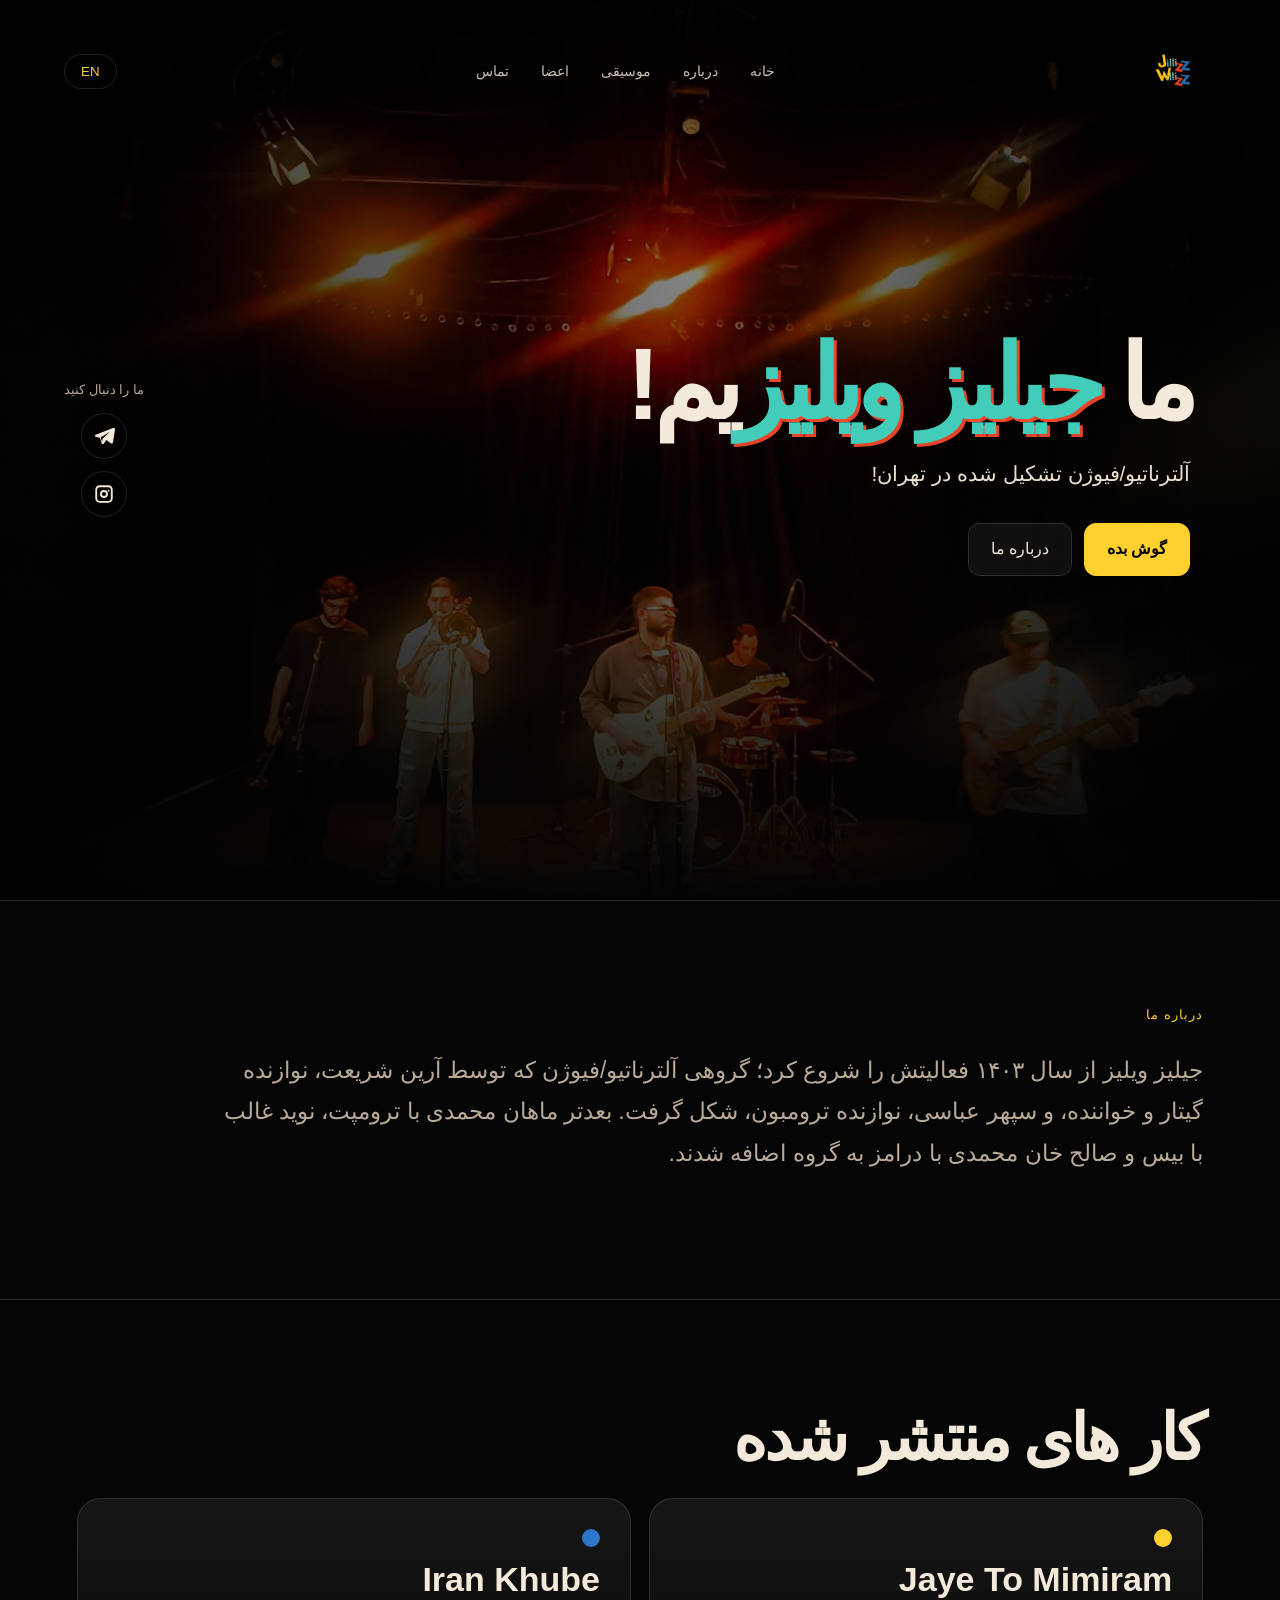
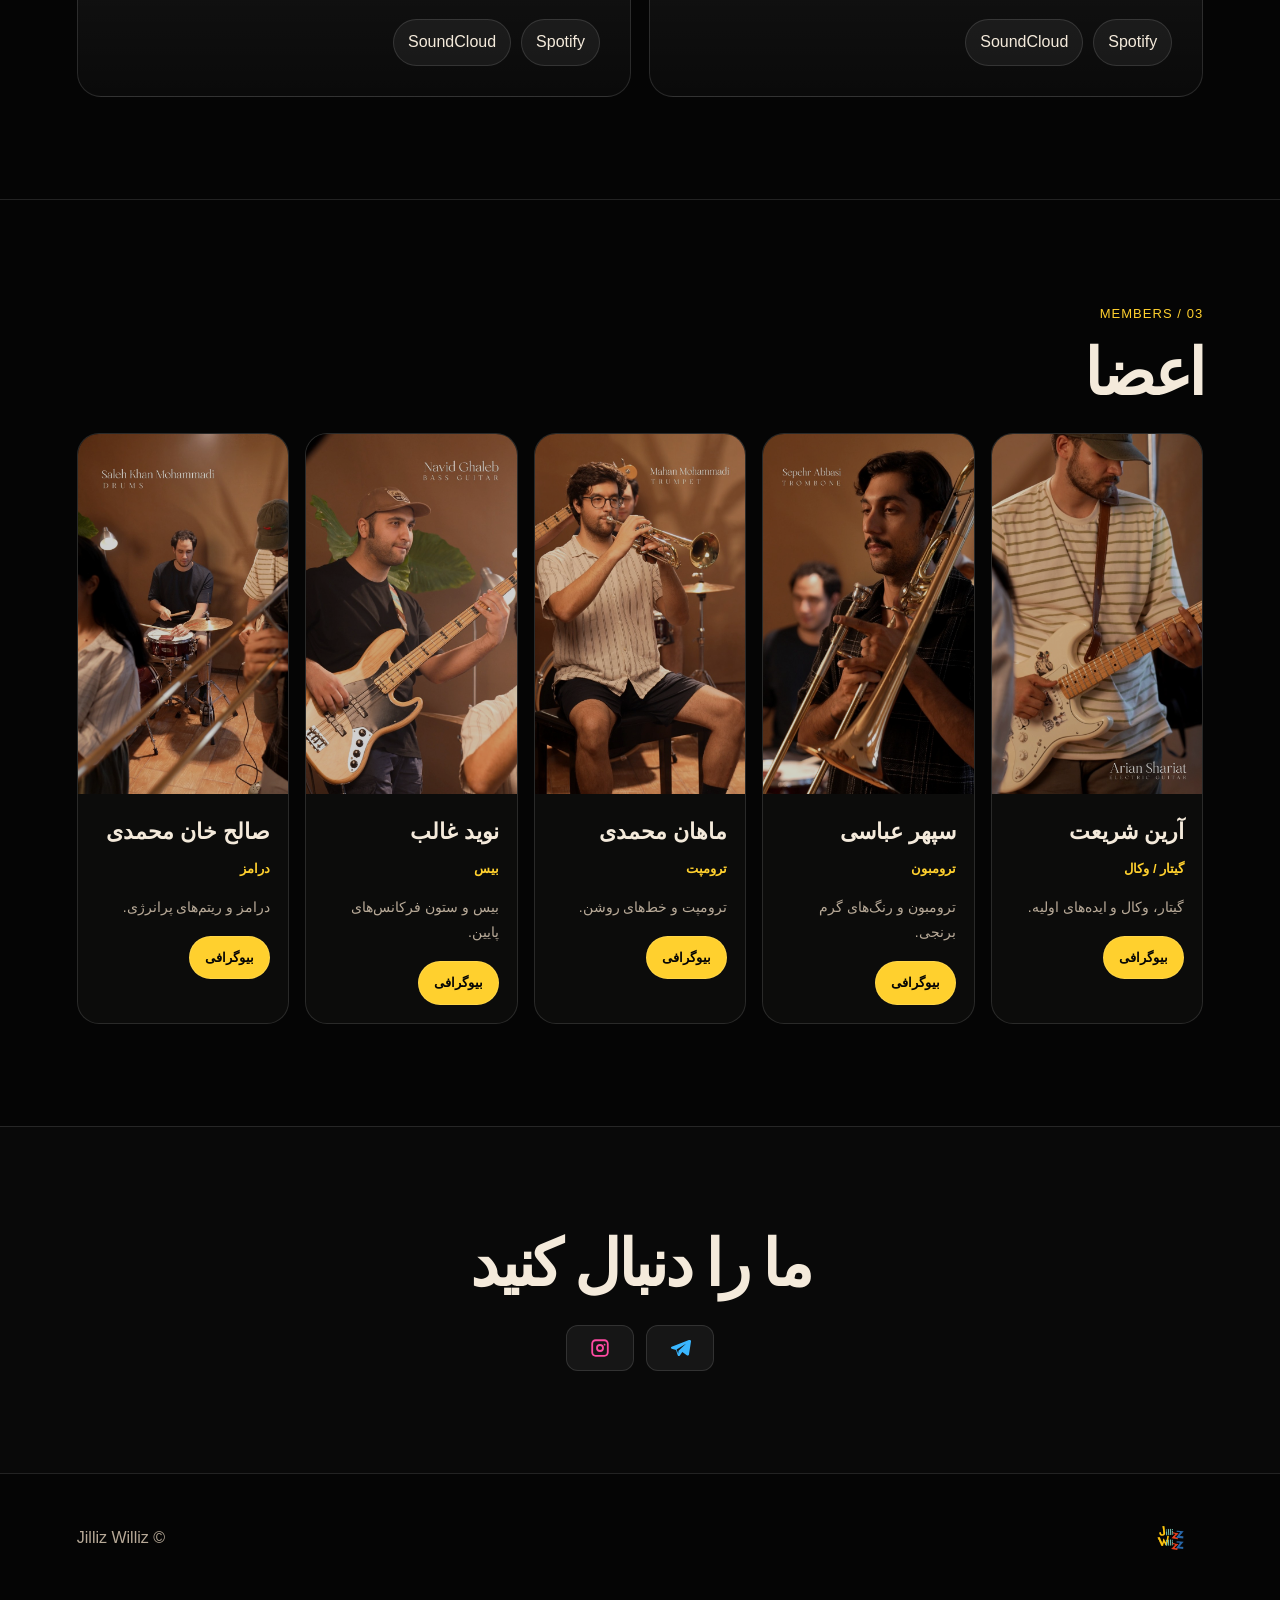
==== index.html @ 91492f84 "Implement demo website" ====
<!doctype html>
<html lang="fa" dir="rtl">
<head>
  <meta charset="utf-8" />
  <meta name="viewport" content="width=device-width, initial-scale=1" />
  <title>Jilliz Williz | جیلیز ویلیز</title>
  <meta name="description" content="جیلیز ویلیز؛ گروه آلترناتیو/فیوژن از تهران." />
  <link rel="stylesheet" href="style.css" />
</head>
<body>
  <header class="header">
    <a class="brand" href="#home"><img src="assets/logo.png" alt="Jilliz Williz"></a>

    <nav class="nav">
      <a data-i18n="nav_home" href="#home">خانه</a>
      <a data-i18n="nav_about" href="#about">درباره</a>
      <a data-i18n="nav_music" href="#music">موسیقی</a>
      <a data-i18n="nav_members" href="#members">اعضا</a>
      <a data-i18n="nav_contact" href="#contact">تماس</a>
    </nav>

    <button class="lang" id="langBtn" type="button">EN</button>
  </header>

  <main id="home">
    <section class="hero">
      <div class="hero-bg"></div>
      <div class="hero-overlay"></div>

      <div class="hero-content hero-content-up">
        <p class="kicker" data-i18n="kicker"></p>
        <h1><span data-i18n="hero_a">ما</span> <span class="accent" data-i18n="band_name">جیلیز ویلیز</span><span data-i18n="hero_b">یم!</span></h1>
        <p class="lead" data-i18n="hero_text">آلترناتیو/فیوژن تشکیل شده در تهران!</p>
        <div class="actions">
          <a class="button primary" href="#music" data-i18n="listen">گوش بده</a>
          <a class="button" href="#about" data-i18n="about_btn">درباره ما</a>
        </div>
      </div>

      <aside class="social">
        <span data-i18n="follow">ما را دنبال کنید</span>
        <a class="social-icon telegram" href="https://t.me/jillizwilliz" target="_blank" rel="noreferrer" aria-label="Telegram">
          <svg viewBox="0 0 24 24" aria-hidden="true"><path d="M21.7 3.3 2.9 10.6c-1.1.4-1.1 1.9.1 2.2l4.7 1.4 1.8 5.6c.4 1.1 1.8 1.3 2.4.3l2.6-3.8 4.9 3.6c.9.7 2.2.2 2.4-.9l2.2-14.2c.2-1.1-.9-2-2.3-1.5ZM8.3 13.7l10.2-6.3-8.1 7.7-.3 3.1-1.8-4.5Z"/></svg>
        </a>
        <a class="social-icon instagram" href="https://instagram.com/jillizwilliz" target="_blank" rel="noreferrer" aria-label="Instagram">
          <svg viewBox="0 0 24 24" aria-hidden="true"><path d="M7.3 2.5h9.4c2.7 0 4.8 2.1 4.8 4.8v9.4c0 2.7-2.1 4.8-4.8 4.8H7.3c-2.7 0-4.8-2.1-4.8-4.8V7.3c0-2.7 2.1-4.8 4.8-4.8Zm0 2A2.8 2.8 0 0 0 4.5 7.3v9.4a2.8 2.8 0 0 0 2.8 2.8h9.4a2.8 2.8 0 0 0 2.8-2.8V7.3a2.8 2.8 0 0 0-2.8-2.8H7.3Zm4.7 3.2a4.3 4.3 0 1 1 0 8.6 4.3 4.3 0 0 1 0-8.6Zm0 2a2.3 2.3 0 1 0 0 4.6 2.3 2.3 0 0 0 0-4.6Zm5-2.3a1 1 0 1 1 0 2 1 1 0 0 1 0-2Z"/></svg>
        </a>
      </aside>
    </section>

    <section class="section about" id="about">
      <p class="eyebrow" data-i18n="about_label">درباره ما</p>
      <p data-i18n="about_text">
        جیلیز ویلیز از سال ۱۴۰۳ فعالیتش را شروع کرد؛ گروهی آلترناتیو/فیوژن که توسط آرین شریعت، نوازنده گیتار و خواننده، و سپهر عباسی، نوازنده ترومبون، شکل گرفت. بعدتر ماهان محمدی با ترومپت، نوید غالب با بیس و صالح خان محمدی با درامز به گروه اضافه شدند.
      </p>
    </section>

    <section class="section music" id="music">
      <div class="section-head">
        <div>
          <h2 data-i18n="music_title">کار های منتشر شده</h2>
        </div>
      </div>

      <div class="tracks">
        <article class="track">
          <span class="marker yellow"></span>
          <h3>Jaye To Mimiram</h3>
          <div class="track-links">
            <a href="https://open.spotify.com/track/0Jb6kcWet1YKsBotxWycLQ?si=af4211b37b104c14" target="_blank" rel="noreferrer">Spotify</a>
            <a href="https://soundcloud.com/jillizwillizofficial/jaye-to-mimiram?utm_source=clipboard&utm_medium=text&utm_campaign=social_sharing" target="_blank" rel="noreferrer">SoundCloud</a>
          </div>
        </article>

        <article class="track">
          <span class="marker blue"></span>
          <h3>Iran Khube</h3>
          <div class="track-links">
            <a href="https://open.spotify.com/track/7DjRmnkNrKxKRiEjoLFNaN?si=86c22fa510154607" target="_blank" rel="noreferrer">Spotify</a>
            <a href="https://soundcloud.com/jillizwillizofficial/iran-khube?utm_source=clipboard&utm_medium=text&utm_campaign=social_sharing" target="_blank" rel="noreferrer">SoundCloud</a>
          </div>
        </article>
      </div>
    </section>

    <section class="section members" id="members">
      <p class="eyebrow">03 / MEMBERS</p>
      <h2 data-i18n="members_title">اعضا</h2>

      <div class="members-grid">
        <article class="member">
          <img class="portrait arian" src="assets/arian.jpg" alt="Arian Shariat">
          <div class="member-copy">
            <h3 data-i18n="name_arian">آرین شریعت</h3>
            <b data-i18n="role_arian">Guitar & Vocal</b>
            <p data-i18n="bio_arian_short">گیتار، وکال و ایده‌های اولیه.</p>
            <a class="bio-button" href="arian.html" data-i18n="read_bio">بیوگرافی</a>
          </div>
        </article>

        <article class="member">
          <img class="portrait sepehr" src="assets/sepehr.jpg" alt="Sepehr Abbasi">
          <div class="member-copy">
            <h3 data-i18n="name_sepehr">سپهر عباسی</h3>
            <b data-i18n="role_sepehr">Trombone</b>
            <p data-i18n="bio_sepehr_short">ترومبون و رنگ‌های گرم برنجی.</p>
            <a class="bio-button" href="sepehr.html" data-i18n="read_bio">بیوگرافی</a>
          </div>
        </article>

        <article class="member">
          <img class="portrait mahan" src="assets/mahan.jpg" alt="Mahan Mohammadi">
          <div class="member-copy">
            <h3 data-i18n="name_mahan">ماهان محمدی</h3>
            <b data-i18n="role_mahan">Trumpet</b>
            <p data-i18n="bio_mahan_short">ترومپت و خط‌های روشن.</p>
            <a class="bio-button" href="mahan.html" data-i18n="read_bio">بیوگرافی</a>
          </div>
        </article>

        <article class="member">
          <img class="portrait navid" src="assets/navid.jpg" alt="Navid Ghaleb">
          <div class="member-copy">
            <h3 data-i18n="name_navid">نوید غالب</h3>
            <b data-i18n="role_navid">Bass Guitar</b>
            <p data-i18n="bio_navid_short">بیس و ستون فرکانس‌های پایین.</p>
            <a class="bio-button" href="navid.html" data-i18n="read_bio">بیوگرافی</a>
          </div>
        </article>

        <article class="member">
          <img class="portrait saleh" src="assets/saleh.jpg" alt="Saleh Khan Mohammadi">
          <div class="member-copy">
            <h3 data-i18n="name_saleh">صالح خان محمدی</h3>
            <b data-i18n="role_saleh">Drums</b>
            <p data-i18n="bio_saleh_short">درامز و ریتم‌های پرانرژی.</p>
            <a class="bio-button" href="saleh.html" data-i18n="read_bio">بیوگرافی</a>
          </div>
        </article>
      </div>
    </section>

    <section class="contact section"<section class="contact section" id="contact">
      <h2 data-i18n="contact_title">ما را دنبال کنید</h2>
      <div class="contact-links">
        <a class="social-icon telegram" href="https://t.me/jillizwilliz" target="_blank" rel="noreferrer" aria-label="Telegram">
          <svg viewBox="0 0 24 24" aria-hidden="true"><path d="M21.7 3.3 2.9 10.6c-1.1.4-1.1 1.9.1 2.2l4.7 1.4 1.8 5.6c.4 1.1 1.8 1.3 2.4.3l2.6-3.8 4.9 3.6c.9.7 2.2.2 2.4-.9l2.2-14.2c.2-1.1-.9-2-2.3-1.5ZM8.3 13.7l10.2-6.3-8.1 7.7-.3 3.1-1.8-4.5Z"/></svg>
        </a>
        <a class="social-icon instagram" href="https://instagram.com/jillizwilliz" target="_blank" rel="noreferrer" aria-label="Instagram">
          <svg viewBox="0 0 24 24" aria-hidden="true"><path d="M7.3 2.5h9.4c2.7 0 4.8 2.1 4.8 4.8v9.4c0 2.7-2.1 4.8-4.8 4.8H7.3c-2.7 0-4.8-2.1-4.8-4.8V7.3c0-2.7 2.1-4.8 4.8-4.8Zm0 2A2.8 2.8 0 0 0 4.5 7.3v9.4a2.8 2.8 0 0 0 2.8 2.8h9.4a2.8 2.8 0 0 0 2.8-2.8V7.3a2.8 2.8 0 0 0-2.8-2.8H7.3Zm4.7 3.2a4.3 4.3 0 1 1 0 8.6 4.3 4.3 0 0 1 0-8.6Zm0 2a2.3 2.3 0 1 0 0 4.6 2.3 2.3 0 0 0 0-4.6Zm5-2.3a1 1 0 1 1 0 2 1 1 0 0 1 0-2Z"/></svg>
        </a>
      </div>
    </section>
  </main>

  <footer>
    <img src="assets/logo.png" alt="">
    <span>© Jilliz Williz</span>
  </footer>

  <script src="script.js"></script>
</body>
</html>
---- style.css ----
@font-face{font-family:SiteSans;src:local(Tahoma)}
:root{
  --bg:#050505;
  --panel:#0c0c0b;
  --text:#f4eadb;
  --muted:#b8aa98;
  --line:rgba(255,255,255,.12);
  --yellow:#ffd02e;
  --cyan:#41cdb9;
  --red:#ff4b2e;
  --blue:#2b76c9;
}
*{box-sizing:border-box}
html{scroll-behavior:smooth}
body{margin:0;background:var(--bg);color:var(--text);font-family:SiteSans,Arial,sans-serif;line-height:1.8}
body.en{direction:ltr}
a{text-decoration:none;color:inherit}
.header{
  position:fixed;inset:0 0 auto 0;z-index:20;
  display:flex;align-items:center;justify-content:space-between;
  padding:18px clamp(20px,5vw,78px);
  background:linear-gradient(to bottom,rgba(0,0,0,.78),rgba(0,0,0,.08));
}
.brand img{width:82px;display:block}
.nav{display:flex;gap:32px;font-size:14px;color:rgba(244,234,219,.82)}
.nav a:hover{color:var(--yellow)}
.lang{background:rgba(0,0,0,.35);color:var(--yellow);border:1px solid var(--line);border-radius:999px;padding:9px 16px;cursor:pointer}
.hero{position:relative;min-height:100vh;display:flex;align-items:center;overflow:hidden}
.hero-bg{position:absolute;inset:0;background:url('assets/hero.jpg') center center/cover no-repeat}
.hero-overlay{
  position:absolute;inset:0;
  background:
    linear-gradient(90deg,rgba(0,0,0,.92) 0%,rgba(0,0,0,.44) 44%,rgba(0,0,0,.84) 100%),
    linear-gradient(to top,#050505 0%,rgba(5,5,5,.25) 36%,transparent 70%);
}
html[dir="rtl"] .hero-overlay{
  background:
    linear-gradient(270deg,rgba(0,0,0,.92) 0%,rgba(0,0,0,.44) 44%,rgba(0,0,0,.84) 100%),
    linear-gradient(to top,#050505 0%,rgba(5,5,5,.25) 36%,transparent 70%);
}
.hero-content{position:relative;z-index:2;width:min(620px,calc(100% - 40px));margin-inline:clamp(20px,7vw,110px);padding-top:88px}
.kicker,.eyebrow{margin:0 0 12px;color:var(--yellow);font-size:13px;letter-spacing:.08em}
h1{font-size:clamp(54px,8vw,116px);line-height:1.02;letter-spacing:-.07em;margin:0 0 18px}
.accent{color:var(--cyan);text-shadow:3px 3px 0 rgba(255,75,46,.9)}
.lead{max-width:520px;margin:0;color:#eadfce;font-size:clamp(17px,2vw,21px)}
.actions{display:flex;gap:12px;flex-wrap:wrap;margin-top:30px}
.button,.track-links a,.contact-links a{
  display:inline-flex;align-items:center;justify-content:center;
  padding:11px 22px;border-radius:12px;border:1px solid var(--line);
  background:rgba(255,255,255,.055);transition:.2s ease
}
.button:hover,.track-links a:hover,.contact-links a:hover{transform:translateY(-2px);border-color:rgba(255,208,46,.5)}
.button.primary{background:var(--yellow);border-color:var(--yellow);color:#050505;font-weight:700}
.social{position:absolute;z-index:3;inset-inline-end:clamp(20px,5vw,70px);top:42%;display:flex;flex-direction:column;gap:12px;align-items:center;color:var(--muted);font-size:13px}
.social a{width:42px;height:42px;border:1px solid var(--line);border-radius:50%;display:grid;place-items:center;font-size:0}
.social a::first-letter{font-size:15px;color:var(--yellow)}
.section{padding:clamp(70px,8vw,118px) clamp(20px,6vw,96px);border-top:1px solid var(--line)}
.section h2{font-size:clamp(34px,5vw,72px);line-height:1.12;letter-spacing:-.05em;margin:0 0 24px}
.about p:last-child{max-width:980px;color:var(--muted);font-size:clamp(18px,2vw,23px)}
.tracks{display:grid;grid-template-columns:repeat(2,minmax(0,1fr));gap:18px}
.track{border:1px solid var(--line);background:linear-gradient(180deg,rgba(255,255,255,.07),rgba(255,255,255,.025));border-radius:24px;padding:30px}
.marker{display:block;width:18px;height:18px;border-radius:50%;margin-bottom:14px}
.yellow{background:var(--yellow)}.blue{background:var(--blue)}
.track h3{font-size:34px;line-height:1.1;margin:0 0 10px}.track p{color:var(--muted)}
.track-links{display:flex;gap:10px;flex-wrap:wrap}.track-links a{padding:8px 14px;border-radius:999px}
.members-grid{display:grid;grid-template-columns:repeat(5,minmax(0,1fr));gap:16px}
.member{border:1px solid var(--line);border-radius:22px;overflow:hidden;background:var(--panel);transition:.25s}
.member:hover{transform:translateY(-5px);border-color:rgba(255,208,46,.42)}
.member img{width:100%;height:265px;object-fit:cover;display:block;filter:saturate(.9) brightness(.82)}
.member-copy{padding:18px}
.member h3{margin:0 0 2px;font-size:22px;color:var(--text)}
.member b{color:var(--yellow);font-size:13px}
.member p{margin:12px 0 0;color:var(--muted);font-size:14px}
.contact{text-align:center;background:#090909}
.contact-links{display:flex;justify-content:center;gap:12px;flex-wrap:wrap}
footer{border-top:1px solid var(--line);padding:24px clamp(20px,6vw,96px);display:flex;align-items:center;justify-content:space-between;color:var(--muted)}
footer img{width:62px}
@media(max-width:1100px){.members-grid{grid-template-columns:repeat(2,1fr)}.tracks{grid-template-columns:1fr}.social{display:none}.hero-overlay{background:rgba(0,0,0,.66)!important}.nav{display:none}}
@media(max-width:620px){.brand img{width:64px}.header{padding:14px 20px}.hero-content{padding-top:70px}h1{font-size:54px}.section{padding:70px 20px}.members-grid{grid-template-columns:1fr}.member img{height:360px}footer{flex-direction:column;gap:12px}}


/* v4 edits: better portrait crops + biography buttons/details */
.member img.portrait{
  object-fit: cover;
  object-position: center 18%;
  height: 330px;
}
.member img.arian{object-position:center 16%}
.member img.sepehr{object-position:center 14%}
.member img.mahan{object-position:center 12%}
.member img.navid{object-position:center 15%}
.member img.saleh{object-position:center 12%}

.bio-button{
  display:inline-flex;
  margin-top:16px;
  padding:9px 15px;
  border:1px solid var(--line);
  border-radius:999px;
  color:#050505;
  background:var(--yellow);
  font-size:13px;
  font-weight:700;
  transition:.2s ease;
}
.bio-button:hover{transform:translateY(-2px)}

.bio-list{
  margin-top:34px;
  display:grid;
  gap:14px;
}
.bio-detail{
  scroll-margin-top:110px;
  border:1px solid var(--line);
  border-radius:22px;
  background:linear-gradient(180deg,rgba(255,255,255,.065),rgba(255,255,255,.025));
  padding:26px;
}
.bio-detail span{
  color:var(--yellow);
  font-size:13px;
}
.bio-detail h3{
  margin:6px 0 10px;
  font-size:30px;
  line-height:1.2;
}
.bio-detail p{
  color:var(--muted);
  max-width:900px;
  margin:0;
}
@media(max-width:620px){
  .member img.portrait{height:420px;object-position:center 12%}
}


/* v5 edits: separate member biography pages */
.member img.portrait{
  height: 360px;
  object-fit: cover;
  object-position: center 10%;
}

.member img.arian{object-position:center 12%}
.member img.sepehr{object-position:center 8%}
.member img.mahan{object-position:center 8%}
.member img.navid{object-position:center 10%}
.member img.saleh{object-position:center 8%}

.bio-page{
  background:
    radial-gradient(circle at 18% 18%, rgba(255,208,46,.10), transparent 26rem),
    radial-gradient(circle at 85% 20%, rgba(65,205,185,.08), transparent 28rem),
    var(--bg);
}

.member-page{
  min-height:100vh;
  padding:130px clamp(20px,6vw,96px) 70px;
}

.member-hero-detail{
  display:grid;
  grid-template-columns:minmax(300px, 0.88fr) minmax(320px, 1.12fr);
  gap:clamp(24px,5vw,72px);
  align-items:center;
  max-width:1240px;
  margin:0 auto;
}

.member-photo-wrap{
  border:1px solid var(--line);
  border-radius:32px;
  overflow:hidden;
  background:#0b0b0b;
  min-height:620px;
}

.member-photo-large{
  width:100%;
  height:100%;
  min-height:620px;
  object-fit:cover;
  object-position:center 8%;
  display:block;
  filter:saturate(.92) brightness(.88);
}

.member-photo-large.arian{object-position:center 8%}
.member-photo-large.sepehr{object-position:center 6%}
.member-photo-large.mahan{object-position:center 5%}
.member-photo-large.navid{object-position:center 8%}
.member-photo-large.saleh{object-position:center 5%}

.member-bio-card{
  border:1px solid var(--line);
  border-radius:32px;
  background:linear-gradient(180deg,rgba(255,255,255,.075),rgba(255,255,255,.025));
  padding:clamp(28px,5vw,58px);
}

.member-bio-card h1{
  font-size:clamp(46px,7vw,92px);
  margin:0;
  color:var(--yellow);
  text-shadow:none;
}

.member-bio-card h2{
  margin:4px 0 24px;
  color:var(--cyan);
  font-size:clamp(24px,3vw,38px);
  line-height:1.1;
}

.member-bio-card p{
  color:var(--muted);
  font-size:clamp(17px,1.6vw,21px);
  max-width:720px;
}

.english-text{
  direction:ltr;
  text-align:left;
  opacity:.9;
}

.bio-divider{
  height:1px;
  background:var(--line);
  margin:28px 0;
}

.back-link{
  display:inline-flex;
  align-items:center;
  justify-content:center;
  text-decoration:none;
}

@media(max-width:900px){
  .member-hero-detail{grid-template-columns:1fr}
  .member-photo-wrap,.member-photo-large{min-height:520px}
  .member-page{padding-top:110px}
}

@media(max-width:620px){
  .member img.portrait{height:430px;object-position:center 7%}
  .member-photo-wrap,.member-photo-large{min-height:500px}
  .member-bio-card{border-radius:24px}
}


/* v9 edits */
.hero-content-up{
  transform: translateY(-46px);
}
.social a.social-icon{
  width:46px;
  height:46px;
  font-size:initial;
  color:var(--text);
}
.social a.social-icon::first-letter{font-size:0}
.social-icon svg{
  width:22px;
  height:22px;
  fill:currentColor;
}
.social-icon.telegram{
  color:#3ab7ff;
}
.social-icon.instagram{
  color:#ff4aa2;
}
.track h3{
  margin-bottom:20px;
}
@media(max-width:620px){
  .hero-content-up{
    transform: translateY(-26px);
  }
}
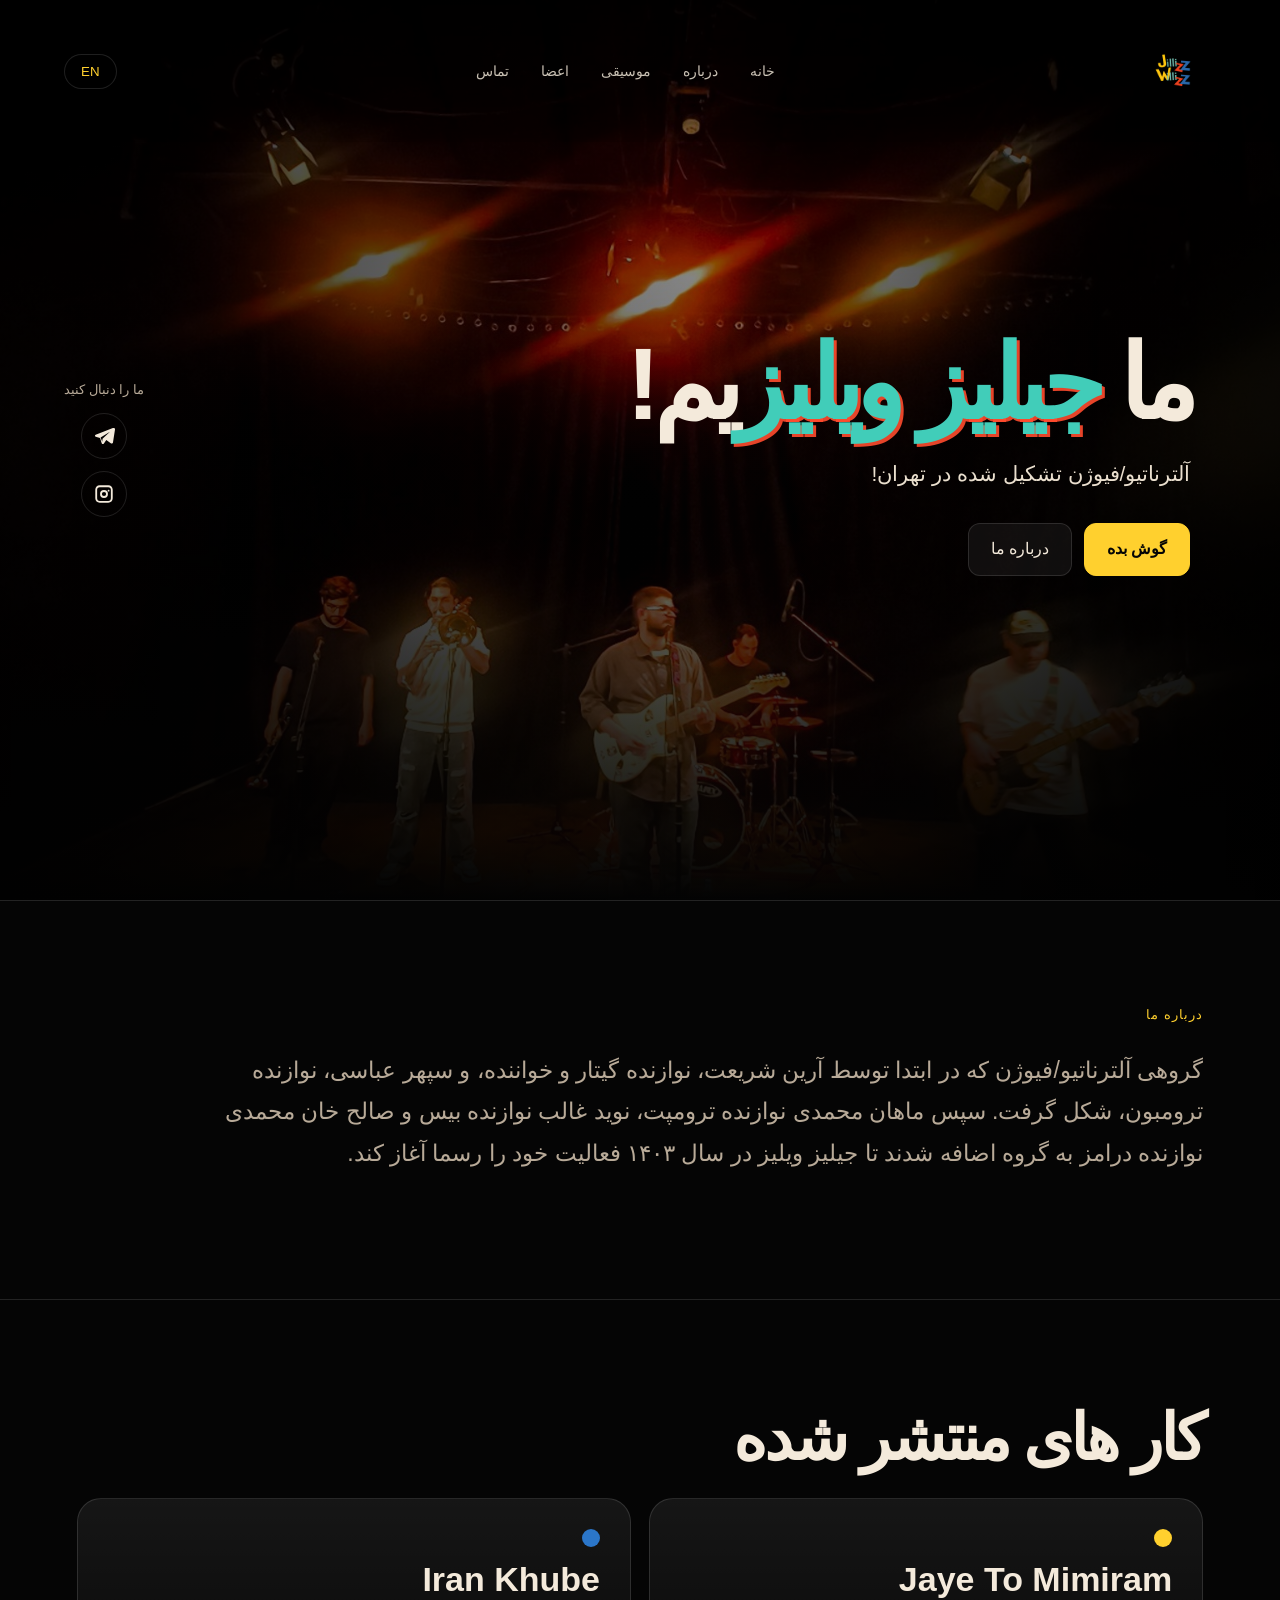
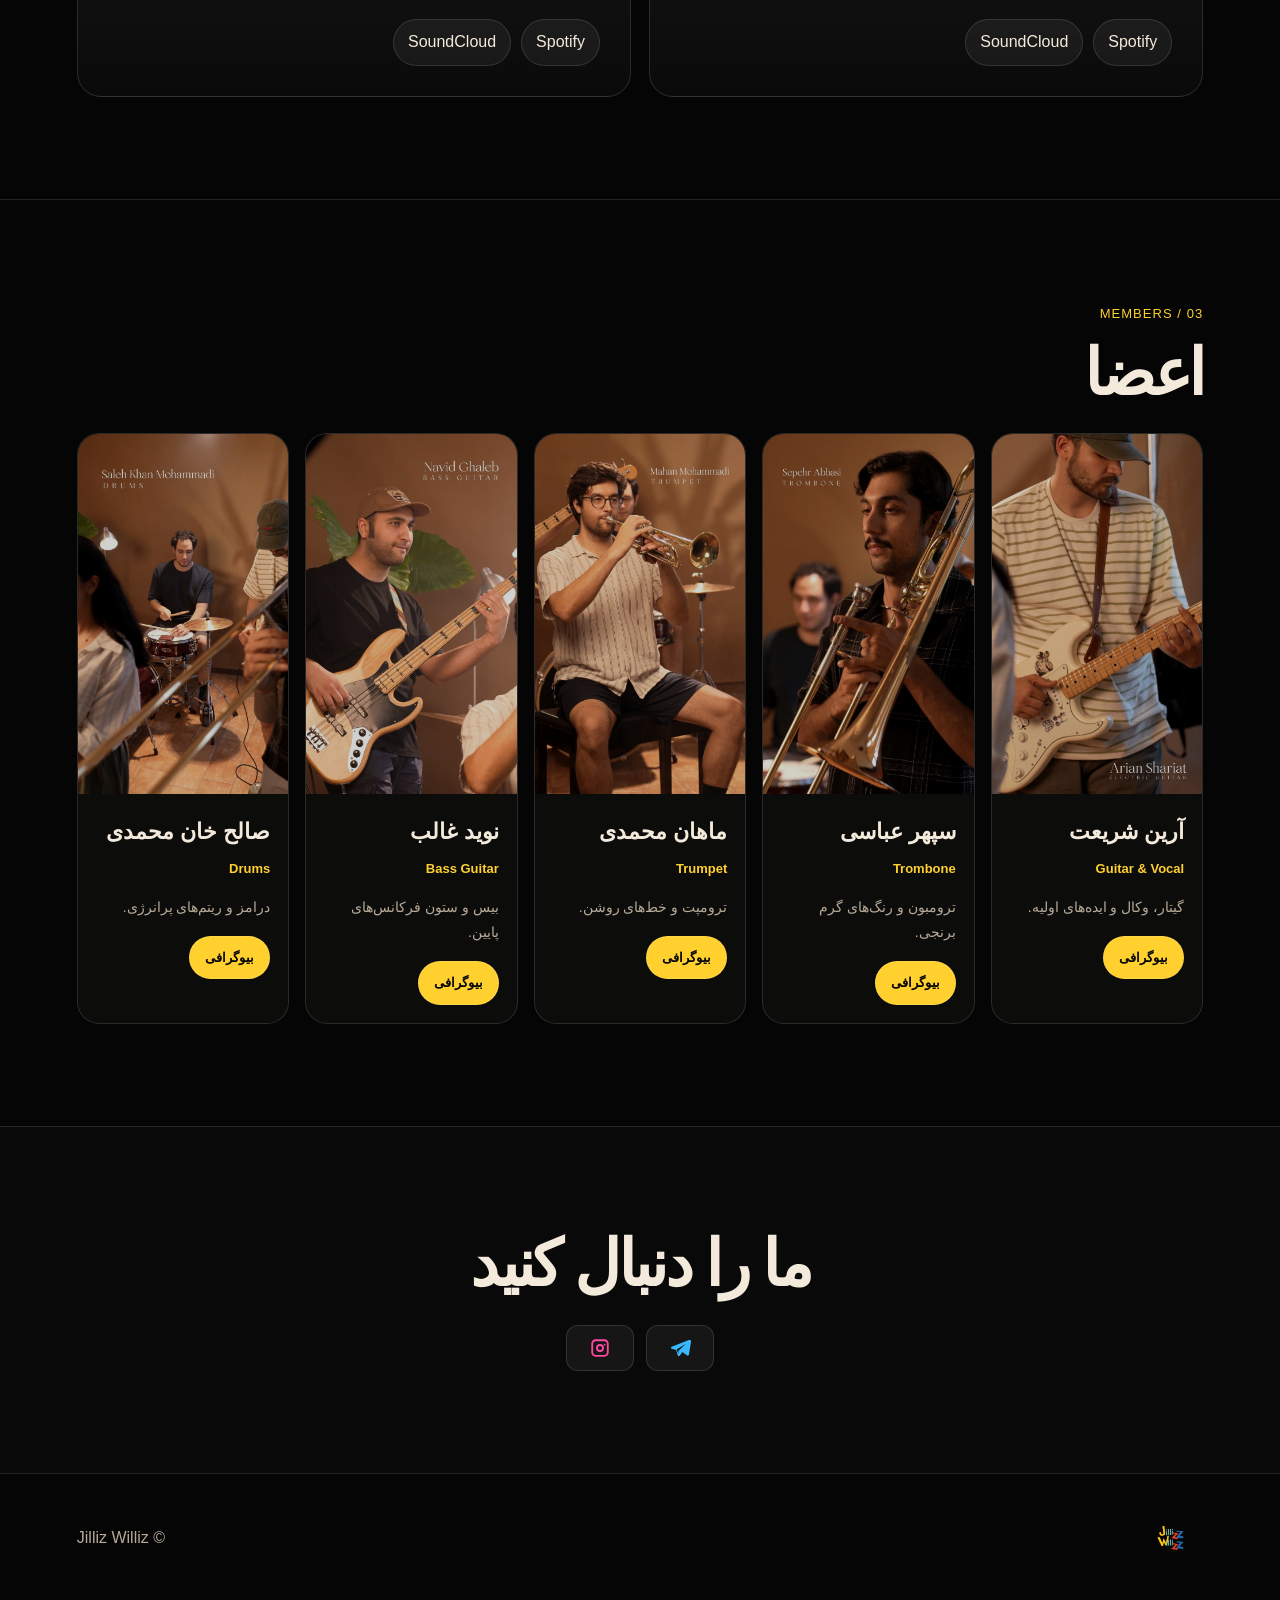
==== commit 0c263bcb: "Add files via upload" ====
--- a/index.html
+++ b/index.html
@@ -50,8 +50,10 @@
 
     <section class="section about" id="about">
       <p class="eyebrow" data-i18n="about_label">درباره ما</p>
-      <p data-i18n="about_text">
-        جیلیز ویلیز از سال ۱۴۰۳ فعالیتش را شروع کرد؛ گروهی آلترناتیو/فیوژن که توسط آرین شریعت، نوازنده گیتار و خواننده، و سپهر عباسی، نوازنده ترومبون، شکل گرفت. بعدتر ماهان محمدی با ترومپت، نوید غالب با بیس و صالح خان محمدی با درامز به گروه اضافه شدند.
+      <p data-i18n="">
+گروهی آلترناتیو/فیوژن که در ابتدا توسط آرین شریعت، نوازنده گیتار و خواننده، و سپهر عباسی، نوازنده ترومبون، شکل گرفت.
+ سپس ماهان محمدی نوازنده ترومپت، نوید غالب نوازنده بیس و صالح خان محمدی نوازنده درامز به گروه اضافه شدند تا جیلیز ویلیز در سال ۱۴۰۳ فعالیت خود را رسما آغاز کند.
+
       </p>
     </section>
 
@@ -92,8 +94,8 @@
           <img class="portrait arian" src="assets/arian.jpg" alt="Arian Shariat">
           <div class="member-copy">
             <h3 data-i18n="name_arian">آرین شریعت</h3>
-            <b data-i18n="role_arian">Guitar & Vocal</b>
-            <p data-i18n="bio_arian_short">گیتار، وکال و ایده‌های اولیه.</p>
+            <b data-i18n="">Guitar & Vocal</b>
+            <p data-i18n="bio_arian_short">گیتار، وکال</p>
             <a class="bio-button" href="arian.html" data-i18n="read_bio">بیوگرافی</a>
           </div>
         </article>
@@ -102,8 +104,8 @@
           <img class="portrait sepehr" src="assets/sepehr.jpg" alt="Sepehr Abbasi">
           <div class="member-copy">
             <h3 data-i18n="name_sepehr">سپهر عباسی</h3>
-            <b data-i18n="role_sepehr">Trombone</b>
-            <p data-i18n="bio_sepehr_short">ترومبون و رنگ‌های گرم برنجی.</p>
+            <b data-i18n="">Trombone</b>
+            <p data-i18n="bio_sepehr_short">ترومبون</p>
             <a class="bio-button" href="sepehr.html" data-i18n="read_bio">بیوگرافی</a>
           </div>
         </article>
@@ -112,8 +114,8 @@
           <img class="portrait mahan" src="assets/mahan.jpg" alt="Mahan Mohammadi">
           <div class="member-copy">
             <h3 data-i18n="name_mahan">ماهان محمدی</h3>
-            <b data-i18n="role_mahan">Trumpet</b>
-            <p data-i18n="bio_mahan_short">ترومپت و خط‌های روشن.</p>
+            <b data-i18n="">Trumpet</b>
+            <p data-i18n="bio_mahan_short">ترومپت</p>
             <a class="bio-button" href="mahan.html" data-i18n="read_bio">بیوگرافی</a>
           </div>
         </article>
@@ -122,8 +124,8 @@
           <img class="portrait navid" src="assets/navid.jpg" alt="Navid Ghaleb">
           <div class="member-copy">
             <h3 data-i18n="name_navid">نوید غالب</h3>
-            <b data-i18n="role_navid">Bass Guitar</b>
-            <p data-i18n="bio_navid_short">بیس و ستون فرکانس‌های پایین.</p>
+            <b data-i18n="">Bass Guitar</b>
+            <p data-i18n="bio_navid_short">گیتار بیس</p>
             <a class="bio-button" href="navid.html" data-i18n="read_bio">بیوگرافی</a>
           </div>
         </article>
@@ -132,8 +134,8 @@
           <img class="portrait saleh" src="assets/saleh.jpg" alt="Saleh Khan Mohammadi">
           <div class="member-copy">
             <h3 data-i18n="name_saleh">صالح خان محمدی</h3>
-            <b data-i18n="role_saleh">Drums</b>
-            <p data-i18n="bio_saleh_short">درامز و ریتم‌های پرانرژی.</p>
+            <b data-i18n="">Drums</b>
+            <p data-i18n="bio_saleh_short">درامز</p>
             <a class="bio-button" href="saleh.html" data-i18n="read_bio">بیوگرافی</a>
           </div>
         </article>
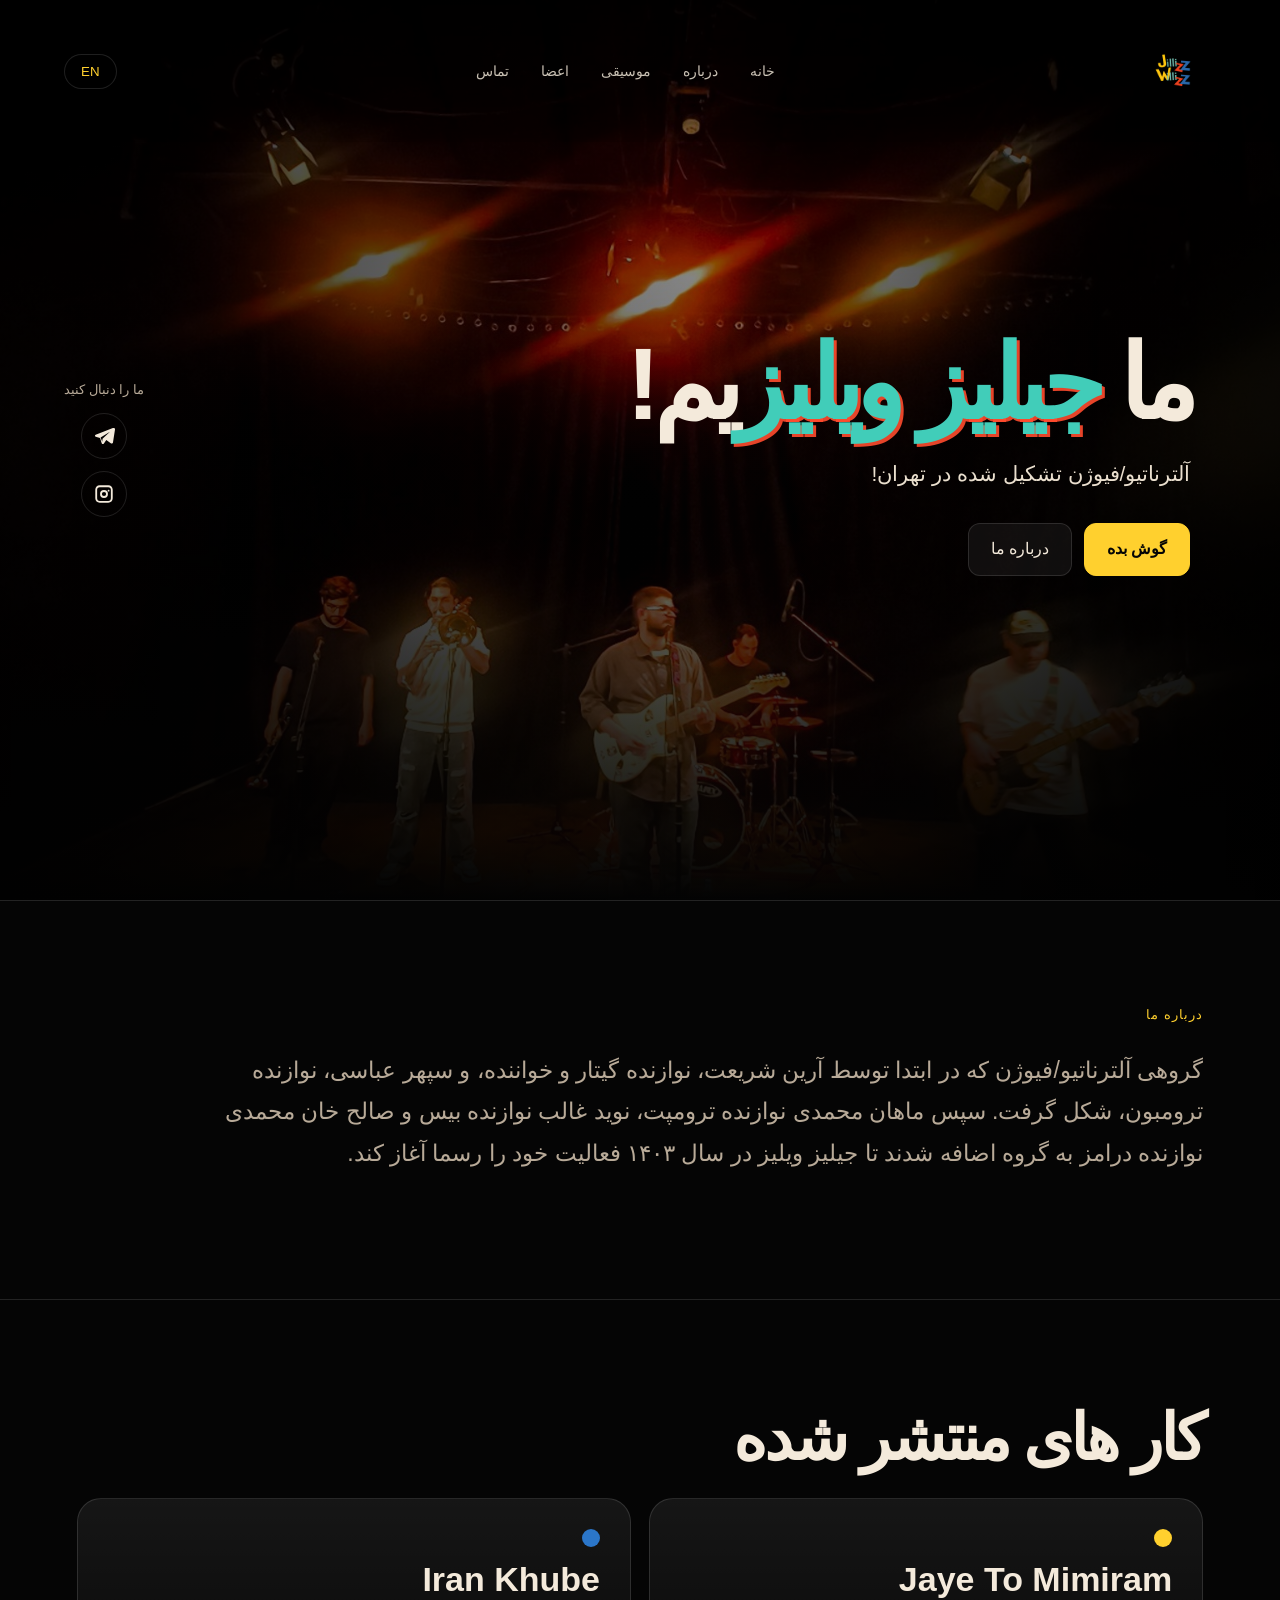
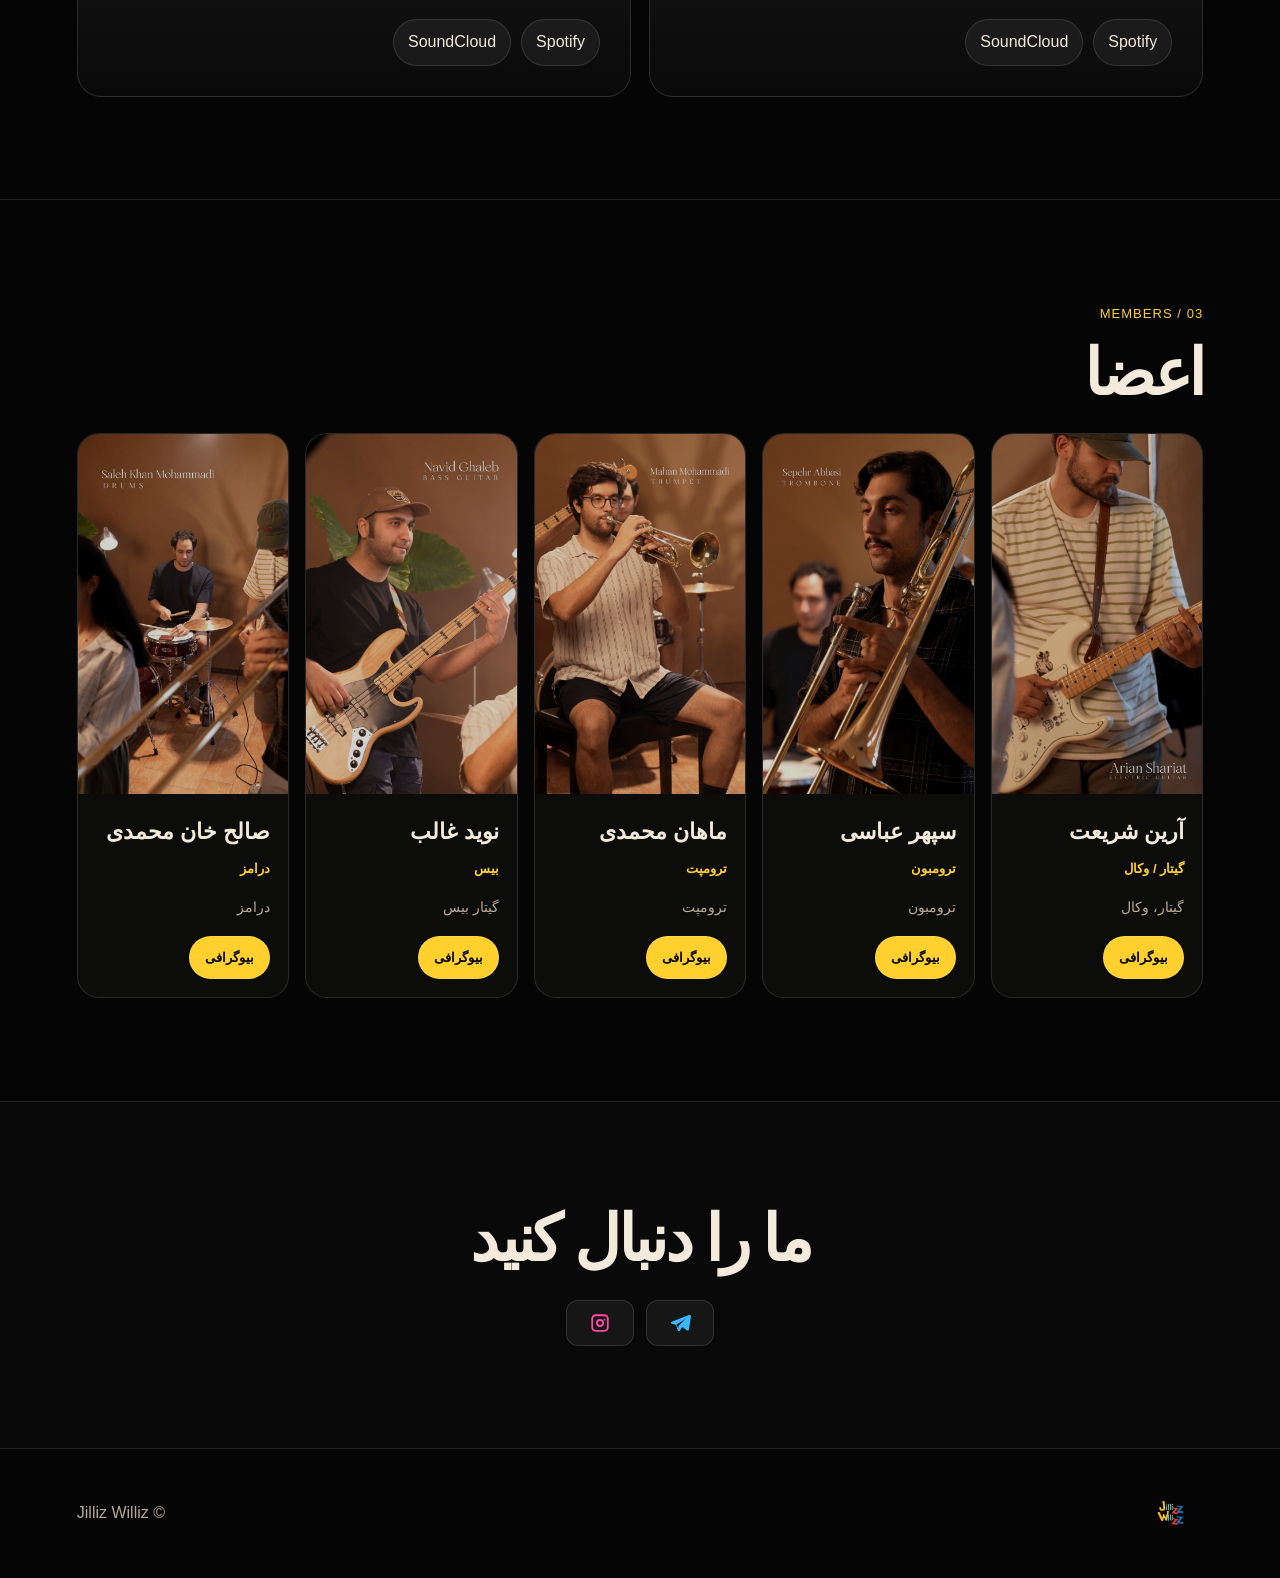
==== commit 71d3ef5b: "Add files via upload" ====
--- a/index.html
+++ b/index.html
@@ -94,8 +94,8 @@
           <img class="portrait arian" src="assets/arian.jpg" alt="Arian Shariat">
           <div class="member-copy">
             <h3 data-i18n="name_arian">آرین شریعت</h3>
-            <b data-i18n="">Guitar & Vocal</b>
-            <p data-i18n="bio_arian_short">گیتار، وکال</p>
+            <b data-i18n="role_arian">Guitar & Vocal</b>
+            <p data-i18n="">گیتار، وکال</p>
             <a class="bio-button" href="arian.html" data-i18n="read_bio">بیوگرافی</a>
           </div>
         </article>
@@ -104,8 +104,8 @@
           <img class="portrait sepehr" src="assets/sepehr.jpg" alt="Sepehr Abbasi">
           <div class="member-copy">
             <h3 data-i18n="name_sepehr">سپهر عباسی</h3>
-            <b data-i18n="">Trombone</b>
-            <p data-i18n="bio_sepehr_short">ترومبون</p>
+            <b data-i18n="role_sepehr">Trombone</b>
+            <p data-i18n="">ترومبون</p>
             <a class="bio-button" href="sepehr.html" data-i18n="read_bio">بیوگرافی</a>
           </div>
         </article>
@@ -114,8 +114,8 @@
           <img class="portrait mahan" src="assets/mahan.jpg" alt="Mahan Mohammadi">
           <div class="member-copy">
             <h3 data-i18n="name_mahan">ماهان محمدی</h3>
-            <b data-i18n="">Trumpet</b>
-            <p data-i18n="bio_mahan_short">ترومپت</p>
+            <b data-i18n="role_mahan">Trumpet</b>
+            <p data-i18n="">ترومپت</p>
             <a class="bio-button" href="mahan.html" data-i18n="read_bio">بیوگرافی</a>
           </div>
         </article>
@@ -124,8 +124,8 @@
           <img class="portrait navid" src="assets/navid.jpg" alt="Navid Ghaleb">
           <div class="member-copy">
             <h3 data-i18n="name_navid">نوید غالب</h3>
-            <b data-i18n="">Bass Guitar</b>
-            <p data-i18n="bio_navid_short">گیتار بیس</p>
+            <b data-i18n="role_navid">Bass Guitar</b>
+            <p data-i18n="">گیتار بیس</p>
             <a class="bio-button" href="navid.html" data-i18n="read_bio">بیوگرافی</a>
           </div>
         </article>
@@ -134,8 +134,8 @@
           <img class="portrait saleh" src="assets/saleh.jpg" alt="Saleh Khan Mohammadi">
           <div class="member-copy">
             <h3 data-i18n="name_saleh">صالح خان محمدی</h3>
-            <b data-i18n="">Drums</b>
-            <p data-i18n="bio_saleh_short">درامز</p>
+            <b data-i18n="role_saleh">Drums</b>
+            <p data-i18n="">درامز</p>
             <a class="bio-button" href="saleh.html" data-i18n="read_bio">بیوگرافی</a>
           </div>
         </article>
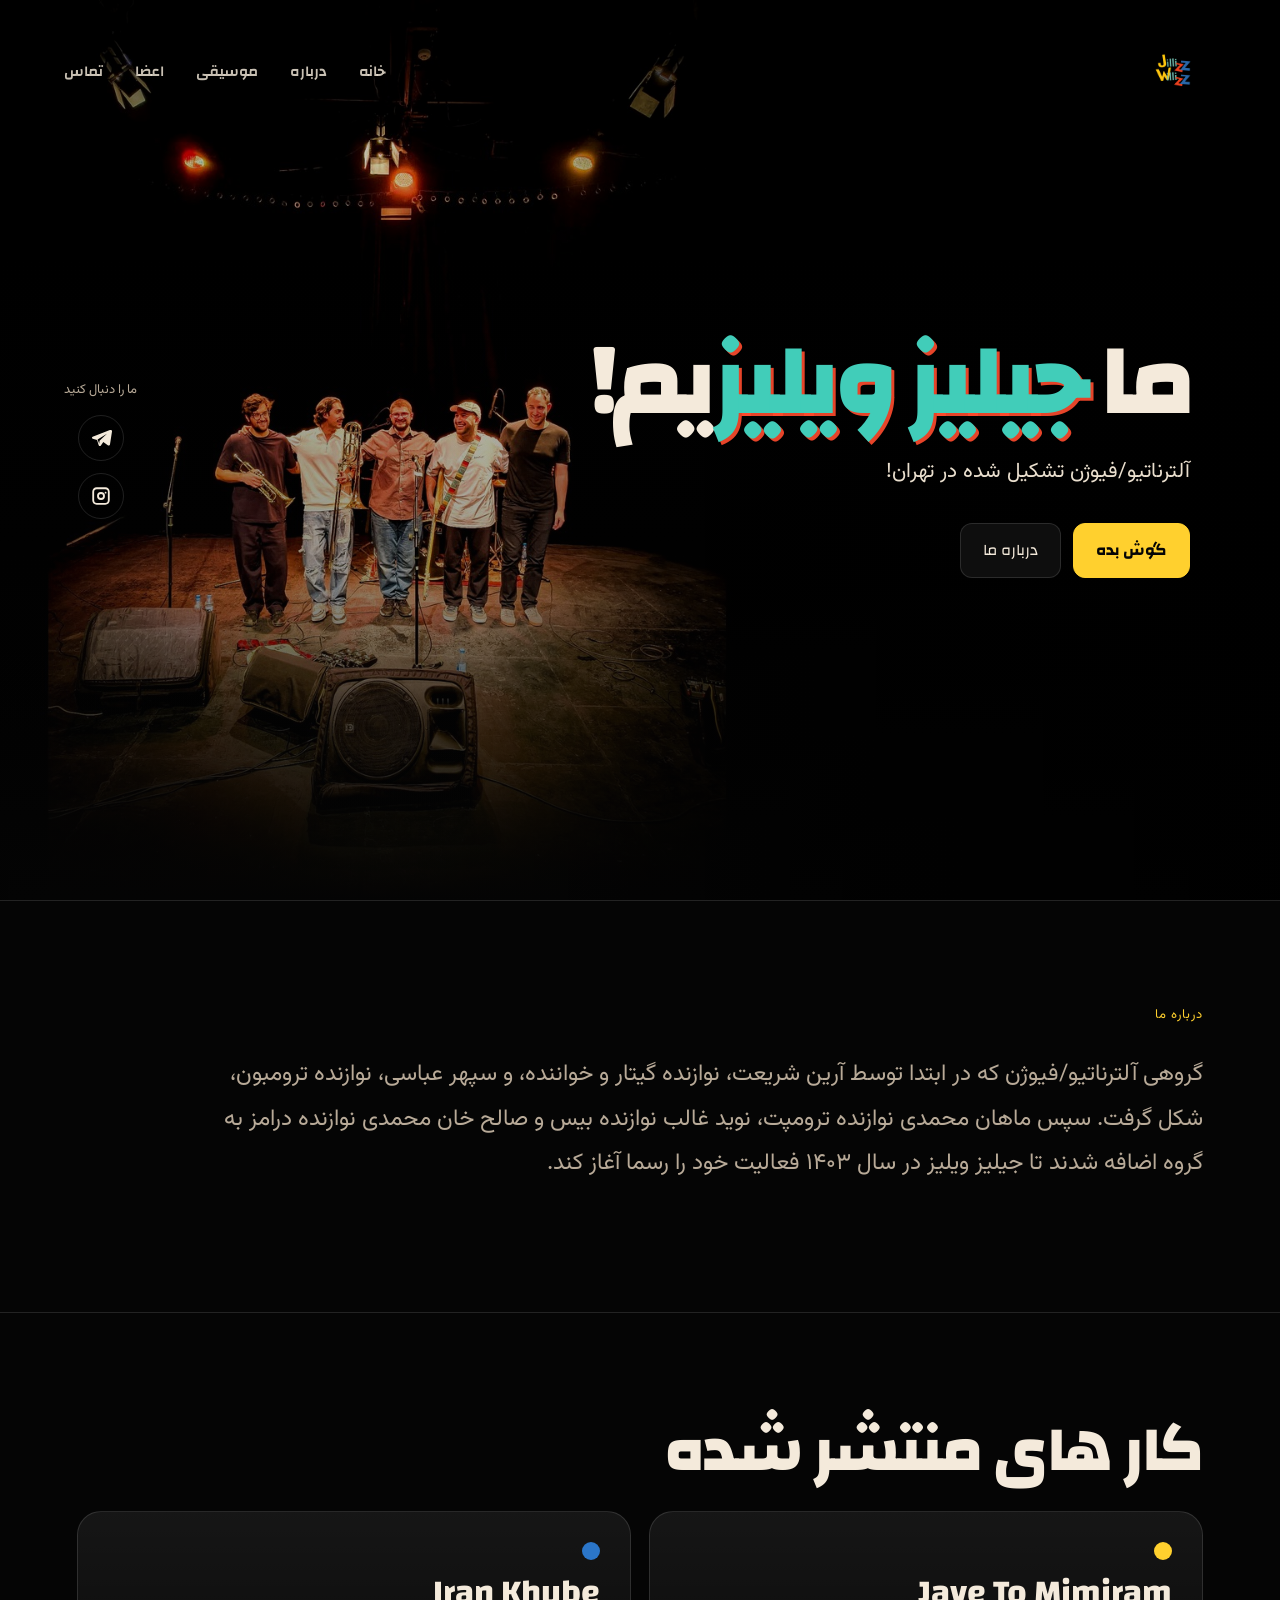
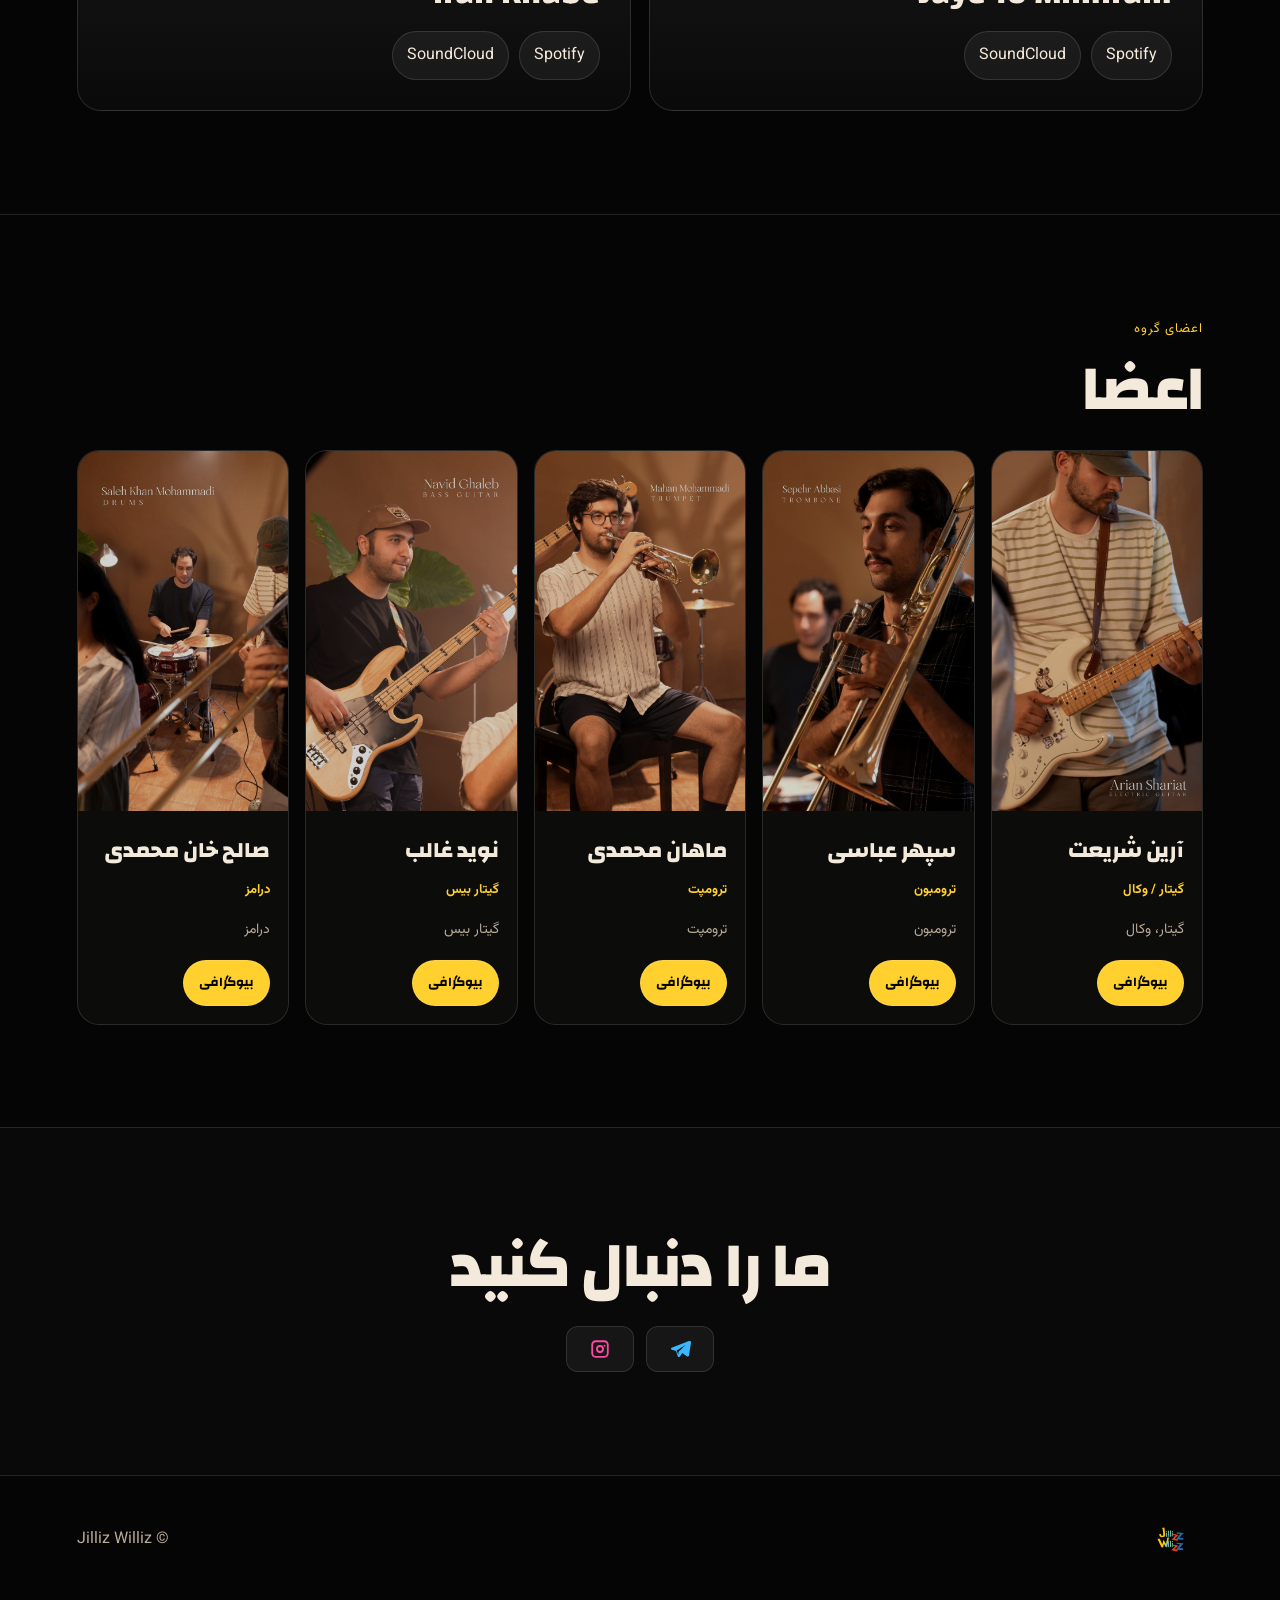
==== commit 1a414557: "Implement website v3" ====
--- a/index.html
+++ b/index.html
@@ -12,15 +12,13 @@
     <a class="brand" href="#home"><img src="assets/logo.png" alt="Jilliz Williz"></a>
 
     <nav class="nav">
-      <a data-i18n="nav_home" href="#home">خانه</a>
-      <a data-i18n="nav_about" href="#about">درباره</a>
-      <a data-i18n="nav_music" href="#music">موسیقی</a>
-      <a data-i18n="nav_members" href="#members">اعضا</a>
-      <a data-i18n="nav_contact" href="#contact">تماس</a>
+      <a href="#home">خانه</a>
+      <a href="#about">درباره</a>
+      <a href="#music">موسیقی</a>
+      <a href="#members">اعضا</a>
+      <a href="#contact">تماس</a>
     </nav>
-
-    <button class="lang" id="langBtn" type="button">EN</button>
-  </header>
+</header>
 
   <main id="home">
     <section class="hero">
@@ -28,17 +26,17 @@
       <div class="hero-overlay"></div>
 
       <div class="hero-content hero-content-up">
-        <p class="kicker" data-i18n="kicker"></p>
-        <h1><span data-i18n="hero_a">ما</span> <span class="accent" data-i18n="band_name">جیلیز ویلیز</span><span data-i18n="hero_b">یم!</span></h1>
-        <p class="lead" data-i18n="hero_text">آلترناتیو/فیوژن تشکیل شده در تهران!</p>
+        <p class="kicker"></p>
+        <h1><span>ما</span> <span class="accent">جیلیز ویلیز</span><span>یم!</span></h1>
+        <p class="lead">آلترناتیو/فیوژن تشکیل شده در تهران!</p>
         <div class="actions">
-          <a class="button primary" href="#music" data-i18n="listen">گوش بده</a>
-          <a class="button" href="#about" data-i18n="about_btn">درباره ما</a>
+          <a class="button primary" href="#music">گوش بده</a>
+          <a class="button" href="#about">درباره ما</a>
         </div>
       </div>
 
       <aside class="social">
-        <span data-i18n="follow">ما را دنبال کنید</span>
+        <span>ما را دنبال کنید</span>
         <a class="social-icon telegram" href="https://t.me/jillizwilliz" target="_blank" rel="noreferrer" aria-label="Telegram">
           <svg viewBox="0 0 24 24" aria-hidden="true"><path d="M21.7 3.3 2.9 10.6c-1.1.4-1.1 1.9.1 2.2l4.7 1.4 1.8 5.6c.4 1.1 1.8 1.3 2.4.3l2.6-3.8 4.9 3.6c.9.7 2.2.2 2.4-.9l2.2-14.2c.2-1.1-.9-2-2.3-1.5ZM8.3 13.7l10.2-6.3-8.1 7.7-.3 3.1-1.8-4.5Z"/></svg>
         </a>
@@ -49,8 +47,8 @@
     </section>
 
     <section class="section about" id="about">
-      <p class="eyebrow" data-i18n="about_label">درباره ما</p>
-      <p data-i18n="">
+      <p class="eyebrow">درباره ما</p>
+      <p>
 گروهی آلترناتیو/فیوژن که در ابتدا توسط آرین شریعت، نوازنده گیتار و خواننده، و سپهر عباسی، نوازنده ترومبون، شکل گرفت.
  سپس ماهان محمدی نوازنده ترومپت، نوید غالب نوازنده بیس و صالح خان محمدی نوازنده درامز به گروه اضافه شدند تا جیلیز ویلیز در سال ۱۴۰۳ فعالیت خود را رسما آغاز کند.
 
@@ -60,7 +58,7 @@
     <section class="section music" id="music">
       <div class="section-head">
         <div>
-          <h2 data-i18n="music_title">کار های منتشر شده</h2>
+          <h2>کار های منتشر شده</h2>
         </div>
       </div>
 
@@ -86,64 +84,64 @@
     </section>
 
     <section class="section members" id="members">
-      <p class="eyebrow">03 / MEMBERS</p>
-      <h2 data-i18n="members_title">اعضا</h2>
+      <p class="eyebrow">اعضای گروه</p>
+      <h2>اعضا</h2>
 
       <div class="members-grid">
         <article class="member">
           <img class="portrait arian" src="assets/arian.jpg" alt="Arian Shariat">
           <div class="member-copy">
-            <h3 data-i18n="name_arian">آرین شریعت</h3>
-            <b data-i18n="role_arian">Guitar & Vocal</b>
-            <p data-i18n="">گیتار، وکال</p>
-            <a class="bio-button" href="arian.html" data-i18n="read_bio">بیوگرافی</a>
+            <h3>آرین شریعت</h3>
+            <b>گیتار / وکال</b>
+            <p>گیتار، وکال</p>
+            <a class="bio-button" href="arian.html">بیوگرافی</a>
           </div>
         </article>
 
         <article class="member">
           <img class="portrait sepehr" src="assets/sepehr.jpg" alt="Sepehr Abbasi">
           <div class="member-copy">
-            <h3 data-i18n="name_sepehr">سپهر عباسی</h3>
-            <b data-i18n="role_sepehr">Trombone</b>
-            <p data-i18n="">ترومبون</p>
-            <a class="bio-button" href="sepehr.html" data-i18n="read_bio">بیوگرافی</a>
+            <h3>سپهر عباسی</h3>
+            <b>ترومبون</b>
+            <p>ترومبون</p>
+            <a class="bio-button" href="sepehr.html">بیوگرافی</a>
           </div>
         </article>
 
         <article class="member">
           <img class="portrait mahan" src="assets/mahan.jpg" alt="Mahan Mohammadi">
           <div class="member-copy">
-            <h3 data-i18n="name_mahan">ماهان محمدی</h3>
-            <b data-i18n="role_mahan">Trumpet</b>
-            <p data-i18n="">ترومپت</p>
-            <a class="bio-button" href="mahan.html" data-i18n="read_bio">بیوگرافی</a>
+            <h3>ماهان محمدی</h3>
+            <b>ترومپت</b>
+            <p>ترومپت</p>
+            <a class="bio-button" href="mahan.html">بیوگرافی</a>
           </div>
         </article>
 
         <article class="member">
           <img class="portrait navid" src="assets/navid.jpg" alt="Navid Ghaleb">
           <div class="member-copy">
-            <h3 data-i18n="name_navid">نوید غالب</h3>
-            <b data-i18n="role_navid">Bass Guitar</b>
-            <p data-i18n="">گیتار بیس</p>
-            <a class="bio-button" href="navid.html" data-i18n="read_bio">بیوگرافی</a>
+            <h3>نوید غالب</h3>
+            <b>گیتار بیس</b>
+            <p>گیتار بیس</p>
+            <a class="bio-button" href="navid.html">بیوگرافی</a>
           </div>
         </article>
 
         <article class="member">
           <img class="portrait saleh" src="assets/saleh.jpg" alt="Saleh Khan Mohammadi">
           <div class="member-copy">
-            <h3 data-i18n="name_saleh">صالح خان محمدی</h3>
-            <b data-i18n="role_saleh">Drums</b>
-            <p data-i18n="">درامز</p>
-            <a class="bio-button" href="saleh.html" data-i18n="read_bio">بیوگرافی</a>
+            <h3>صالح خان محمدی</h3>
+            <b>درامز</b>
+            <p>درامز</p>
+            <a class="bio-button" href="saleh.html">بیوگرافی</a>
           </div>
         </article>
       </div>
     </section>
 
-    <section class="contact section"<section class="contact section" id="contact">
-      <h2 data-i18n="contact_title">ما را دنبال کنید</h2>
+    <section class="contact section" id="contact">
+      <h2>ما را دنبال کنید</h2>
       <div class="contact-links">
         <a class="social-icon telegram" href="https://t.me/jillizwilliz" target="_blank" rel="noreferrer" aria-label="Telegram">
           <svg viewBox="0 0 24 24" aria-hidden="true"><path d="M21.7 3.3 2.9 10.6c-1.1.4-1.1 1.9.1 2.2l4.7 1.4 1.8 5.6c.4 1.1 1.8 1.3 2.4.3l2.6-3.8 4.9 3.6c.9.7 2.2.2 2.4-.9l2.2-14.2c.2-1.1-.9-2-2.3-1.5ZM8.3 13.7l10.2-6.3-8.1 7.7-.3 3.1-1.8-4.5Z"/></svg>
@@ -159,7 +157,5 @@
     <img src="assets/logo.png" alt="">
     <span>© Jilliz Williz</span>
   </footer>
-
-  <script src="script.js"></script>
 </body>
 </html>
--- a/style.css
+++ b/style.css
@@ -1,4 +1,5 @@
-@font-face{font-family:SiteSans;src:local(Tahoma)}
+@import url('https://fonts.googleapis.com/css2?family=Changa:wght@400;500;600;700;800&family=Vazirmatn:wght@300;400;500;600;700;800;900&display=swap');
+
 :root{
   --bg:#050505;
   --panel:#0c0c0b;
@@ -12,7 +13,7 @@
 }
 *{box-sizing:border-box}
 html{scroll-behavior:smooth}
-body{margin:0;background:var(--bg);color:var(--text);font-family:SiteSans,Arial,sans-serif;line-height:1.8}
+body{margin:0;background:var(--bg);color:var(--text);font-family:'Vazirmatn',Tahoma,Arial,sans-serif;line-height:1.95;font-weight:400}
 body.en{direction:ltr}
 a{text-decoration:none;color:inherit}
 .header{
@@ -283,3 +284,72 @@
     transform: translateY(-26px);
   }
 }
+
+
+/* Persian-only typography refresh */
+h1,h2,h3,.nav,.button,.bio-button,.back-link,.track h3,.member-bio-card h1{
+  font-family:'Changa','Vazirmatn',Tahoma,Arial,sans-serif;
+}
+h1{
+  font-weight:800;
+  letter-spacing:-.055em;
+}
+.section h2,.contact h2{
+  font-weight:800;
+  letter-spacing:-.035em;
+}
+.nav{
+  font-size:15px;
+  font-weight:600;
+}
+.lead,.about p:last-child,.member p,.member-bio-card p{
+  font-family:'Vazirmatn',Tahoma,Arial,sans-serif;
+}
+.member h3{
+  font-weight:800;
+}
+.member b{
+  font-family:'Vazirmatn',Tahoma,Arial,sans-serif;
+  font-weight:700;
+}
+.back-link{
+  background:rgba(0,0,0,.35);
+  color:var(--yellow);
+  border:1px solid var(--line);
+  border-radius:999px;
+  padding:9px 16px;
+  cursor:pointer;
+}
+
+
+/* header image no-face-cover update: sharp photo, faces kept away from text */
+.hero-bg{
+  background-position:center center;
+}
+
+.hero-overlay{
+  background:
+    linear-gradient(270deg,rgba(0,0,0,.94) 0%,rgba(0,0,0,.76) 31%,rgba(0,0,0,.18) 62%,rgba(0,0,0,.30) 100%),
+    linear-gradient(to top,#050505 0%,rgba(5,5,5,.22) 36%,transparent 72%) !important;
+}
+
+@media(max-width:900px){
+  .hero{
+    min-height:100vh;
+    align-items:end;
+    padding-bottom:42px;
+  }
+  .hero-bg{
+    background-size:contain;
+    background-position:center 78px;
+    background-repeat:no-repeat;
+    background-color:#050505;
+  }
+  .hero-overlay{
+    background:
+      linear-gradient(to top,#050505 0%,rgba(5,5,5,.98) 25%,rgba(5,5,5,.42) 50%,rgba(5,5,5,.08) 100%) !important;
+  }
+  .hero-content{
+    padding-top:0;
+  }
+}
